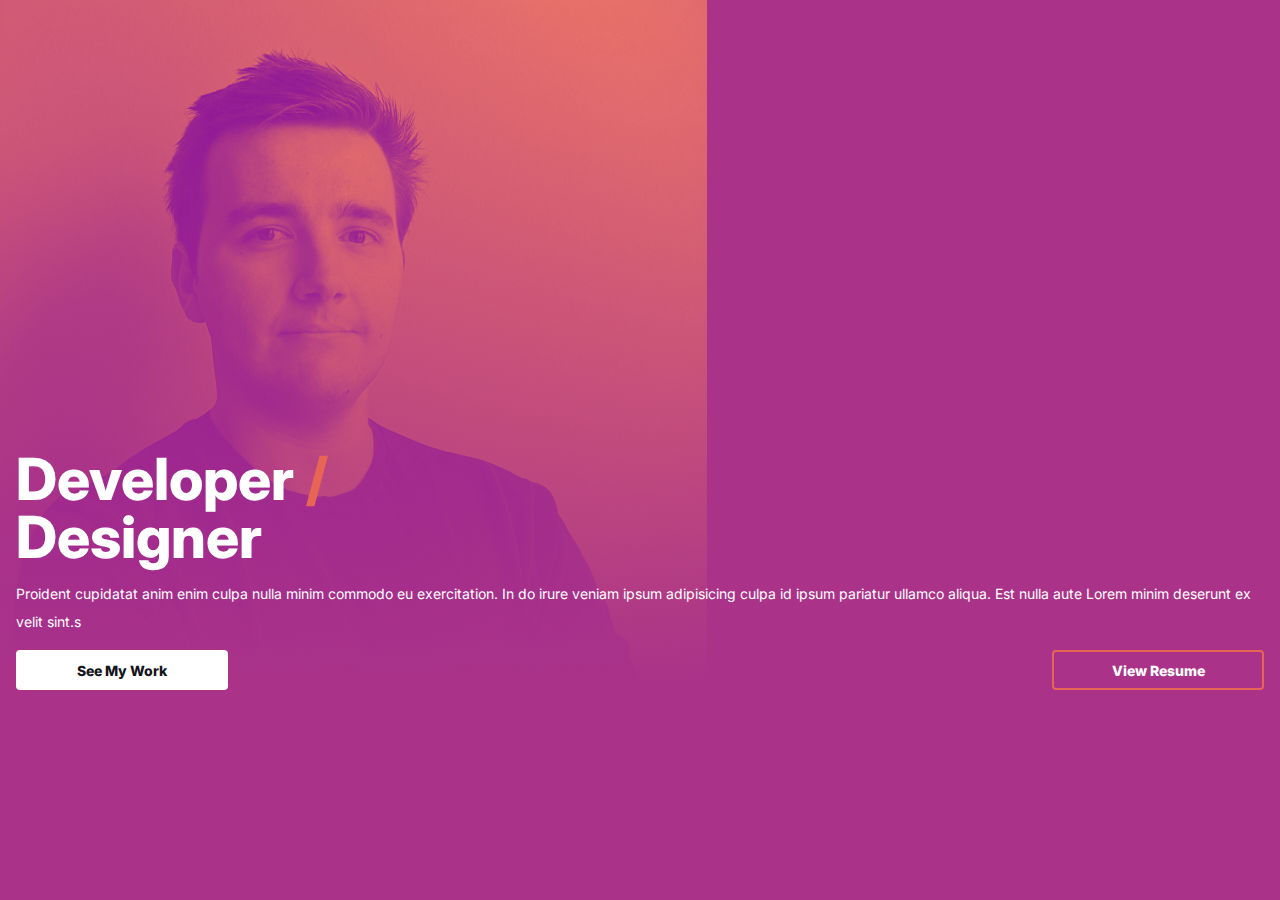
==== index-mobile.html @ ffeeed70 "Add placeholder mobile first landing page" ====
<!DOCTYPE html>
<html lang="en">
  <head>
    <meta charset="UTF-8" />
    <meta name="viewport" content="width=device-width, initial-scale=1.0" />
    <link
      href="https://fonts.googleapis.com/css2?family=Inter:wght@400;500;700;800&display=swap"
      rel="stylesheet"
    />
    <link rel="stylesheet" href="/new-style.css" />

    <title>Scott Grunerud's Portfolio</title>
  </head>
  <body>
    <section id="landing-page">
      <div class="grid-container">
        <div class="cta-image-section">
          <img id="cta-image-outline" src="img/color-outline.svg" />
          <div id="cta-image-outline"></div>
          <img class="cta-image" src="./img/landing-img.jpg" />
        </div>
        <div class="cta-content">
          <h1 id="cta-title">
            Developer <span>/</span><br />
            Designer
          </h1>
          <p>
            Proident cupidatat anim enim culpa nulla minim commodo eu
            exercitation. In do irure veniam ipsum adipisicing culpa id ipsum
            pariatur ullamco aliqua. Est nulla aute Lorem minim deserunt ex
            velit sint.s
          </p>
          <div class="btn-container">
            <button class="btn btn-primary">See My Work</button>
            <button class="btn btn-secondary">View Resume</button>
          </div>
        </div>
      </div>
    </section>
  </body>
</html>
---- new-style.css ----
/* Global */
@import url("https://fonts.googleapis.com/css2?family=Inter:wght@400;500;700;800&display=swap");

:root {
  /* Page Colors */
  --main-bg-color: #15151b;
  --landing-bg-color: #aa3389;
  --orange: #e76555;
  --white: #ffffff;

  /* Font Sizes */
  --mobile-h1: 58px;
  --body-text: 14px;
}

* {
  box-sizing: border-box;
}

body {
  background: var(--main-bg-color);
  color: var(--white);
  font-family: "Inter";
  margin: 0;
  padding: 0;
}

p {
  font-style: normal;
  font-weight: normal;
  font-size: var(--body-text);
  line-height: 28px;
}

.btn {
  width: 50%;
  font-family: "Inter";
  font-weight: 800;
  font-size: 14px;
  max-width: 212px;
  border-radius: 4px;
  padding: 8px 30px;
  border: none;
  height: 40px;
  transition: all 100ms ease-in;
}

.btn-primary {
  background: var(--white);
  color: var(--main-bg-color);
}

.btn-primary:hover {
  color: var(--orange);
  background-color: #fffffff5;
  cursor: pointer;
}

.btn-secondary {
  color: var(--white);
  border: 2px solid var(--orange);
  background-color: transparent;
}

.btn-secondary:hover {
  color: var(--orange);
  background-color: #fffffff5;
  cursor: pointer;
}

.btn-container {
  width: 100%;
  display: flex;
  justify-content: space-between;
}

.btn-container > button {
  width: 48%;
}

/* Landing Page ------------------------------------*/
#landing-page {
  background-image: linear-gradient(
      180deg,
      rgba(223, 105, 110, 0) 0%,
      rgba(170, 51, 137) 76%
    ),
    url("./img/landing-img.jpg");
  background-repeat: no-repeat;
  background-size: contain;
  display: flex;
  width: 100%;
  height: 100vh;
  background-color: var(--landing-bg-color);
  align-content: flex-end;
}

#cta-title {
  font-weight: 800;
  font-size: var(--mobile-h1);
  margin: 0;
  line-height: 100%;
}

#cta-title > span {
  color: var(--orange);
}

.sub-header {
  font-weight: 800;
  font-size: 48px;
}

.grid-container {
  display: grid;
  align-self: center;
  grid-template-columns: 1fr 1fr 1fr 1fr;
  grid-template-rows: 1fr 1fr;
  gap: 0px 16px;
  margin: 0 16px;
  grid-template-areas:
    " . . . ."
    "cta-content cta-content cta-content cta-content";
}

.cta-image-section {
  grid-area: cta-image-section;
  display: none;
  align-items: center;
  position: relative;
}

.cta-image {
  display: none;
  width: 80%;
  border-radius: 15px 25px;
}

#cta-image-outline {
  position: absolute;
  width: 80%;
  height: 80%;
  margin-top: 50px;
  margin-left: 30px;
  z-index: -1;
}

.cta-content {
  grid-area: cta-content;
}

/* @media (max-width: 768px) {
  #landing-page {
    background-color: red;
  }

  .grid-container {
    display: grid;
    align-self: center;
    grid-template-columns: 1fr 1fr 1fr 1fr;
    grid-template-rows: 1fr 1fr;
    gap: 0px 16px;
    margin: 0 16px;
    grid-template-areas:
      " . . . ."
      "cta-content cta-content cta-content cta-content";
  }
} */

@media (min-width: 1440px) {
  #cta-image-outline {
    display: none;
  }
  .cta-image {
    width: 100%;
    border-radius: 0;
  }

  .cta-image-section {
    display: flex;
  }
}
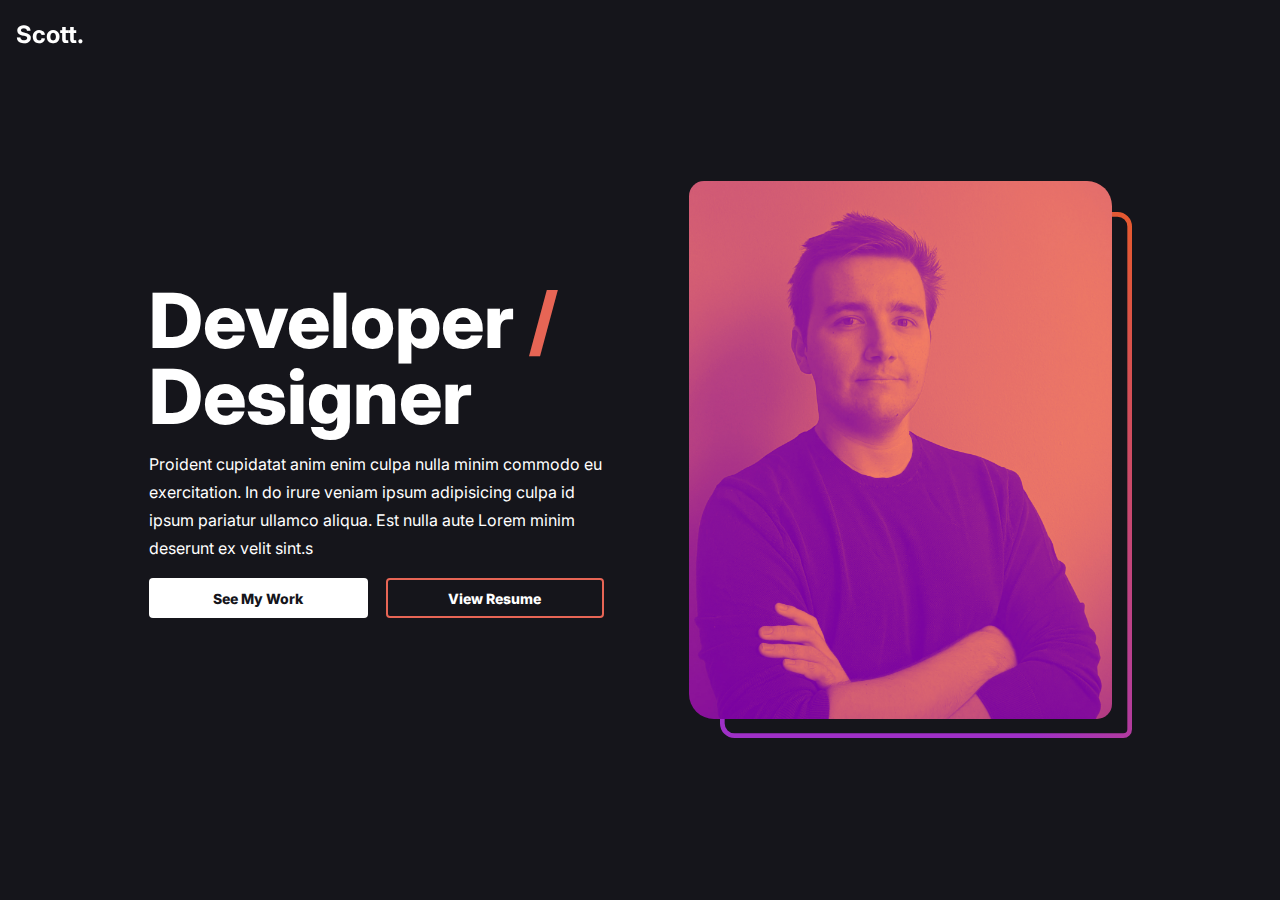
==== commit e03e344c: "Landing Page Complete" ====
--- a/index-mobile.html
+++ b/index-mobile.html
@@ -12,11 +12,14 @@
     <title>Scott Grunerud's Portfolio</title>
   </head>
   <body>
+    <nav>
+      <h2>Scott.</h2>
+      <div></div>
+    </nav>
     <section id="landing-page">
       <div class="grid-container">
         <div class="cta-image-section">
           <img id="cta-image-outline" src="img/color-outline.svg" />
-          <div id="cta-image-outline"></div>
           <img class="cta-image" src="./img/landing-img.jpg" />
         </div>
         <div class="cta-content">
--- a/new-style.css
+++ b/new-style.css
@@ -37,7 +37,7 @@
   font-family: "Inter";
   font-weight: 800;
   font-size: 14px;
-  max-width: 212px;
+  /* max-width: 212px; */
   border-radius: 4px;
   padding: 8px 30px;
   border: none;
@@ -76,6 +76,13 @@
 
 .btn-container > button {
   width: 48%;
+}
+
+nav {
+  padding: 0 16px;
+  background-color: transparent;
+  z-index: 9;
+  position: fixed;
 }
 
 /* Landing Page ------------------------------------*/
@@ -124,6 +131,7 @@
 }
 
 .cta-image-section {
+  margin-left: -5px;
   grid-area: cta-image-section;
   display: none;
   align-items: center;
@@ -132,51 +140,94 @@
 
 .cta-image {
   display: none;
-  width: 80%;
+  width: 82%;
   border-radius: 15px 25px;
+  z-index: 2;
 }
 
 #cta-image-outline {
   position: absolute;
   width: 80%;
-  height: 80%;
   margin-top: 50px;
-  margin-left: 30px;
-  z-index: -1;
+  margin-left: 50px;
 }
 
 .cta-content {
   grid-area: cta-content;
 }
 
-/* @media (max-width: 768px) {
+@media (min-width: 768px) {
+  :root {
+    --mobile-h1: 78px;
+    --body-text: 16px;
+  }
+
   #landing-page {
-    background-color: red;
+    background-image: none;
+    background-color: var(--main-bg-color);
+  }
+
+  .cta-image-section {
+    display: flex;
+    justify-content: center;
+  }
+
+  .cta-image {
+    display: block;
+  }
+
+  .cta-content {
+    padding: 0 28px;
   }
 
   .grid-container {
-    display: grid;
-    align-self: center;
-    grid-template-columns: 1fr 1fr 1fr 1fr;
-    grid-template-rows: 1fr 1fr;
-    gap: 0px 16px;
+    grid-template-columns: 1fr 1fr 1fr 1fr 1fr 1fr 1fr 1fr;
+    grid-template-rows: 0.3fr 0.3fr;
+    gap: 36px 24px;
     margin: 0 16px;
     grid-template-areas:
-      " . . . ."
-      "cta-content cta-content cta-content cta-content";
-  }
-} */
+      ". cta-image-section cta-image-section cta-image-section cta-image-section cta-image-section cta-image-section ."
+      ". cta-content cta-content cta-content cta-content cta-content cta-content .";
+  }
+}
+
+@media (min-width: 1280px) {
+  :root {
+    --mobile-h1: 76px;
+    --body-text: 16px;
+  }
+
+  .grid-container {
+    align-items: center;
+    max-height: 100vh;
+    grid-template-columns: 1fr 1fr 1fr 1fr 1fr 1fr 1fr 1fr 1fr 1fr 1fr 1fr;
+    grid-template-rows: 1fr;
+    gap: 0px 16px;
+    grid-template-rows: 1fr 1fr 1fr;
+    grid-template-areas:
+      ". . . . . . . . . . . ."
+      ". cta-content cta-content cta-content cta-content cta-content cta-image-section cta-image-section cta-image-section cta-image-section cta-image-section."
+      ". . . . . . . . . . . .";
+  }
+}
 
 @media (min-width: 1440px) {
   #cta-image-outline {
-    display: none;
-  }
-  .cta-image {
-    width: 100%;
-    border-radius: 0;
+    position: absolute;
+    margin: 0;
+    left: 50px;
+    top: 40px;
+    margin-left: 100px;
   }
 
   .cta-image-section {
     display: flex;
-  }
-}
+    justify-content: flex-end;
+  }
+
+  .grid-container {
+    width: 1440px;
+    max-width: 1440px;
+    margin: 0 auto;
+  }
+}
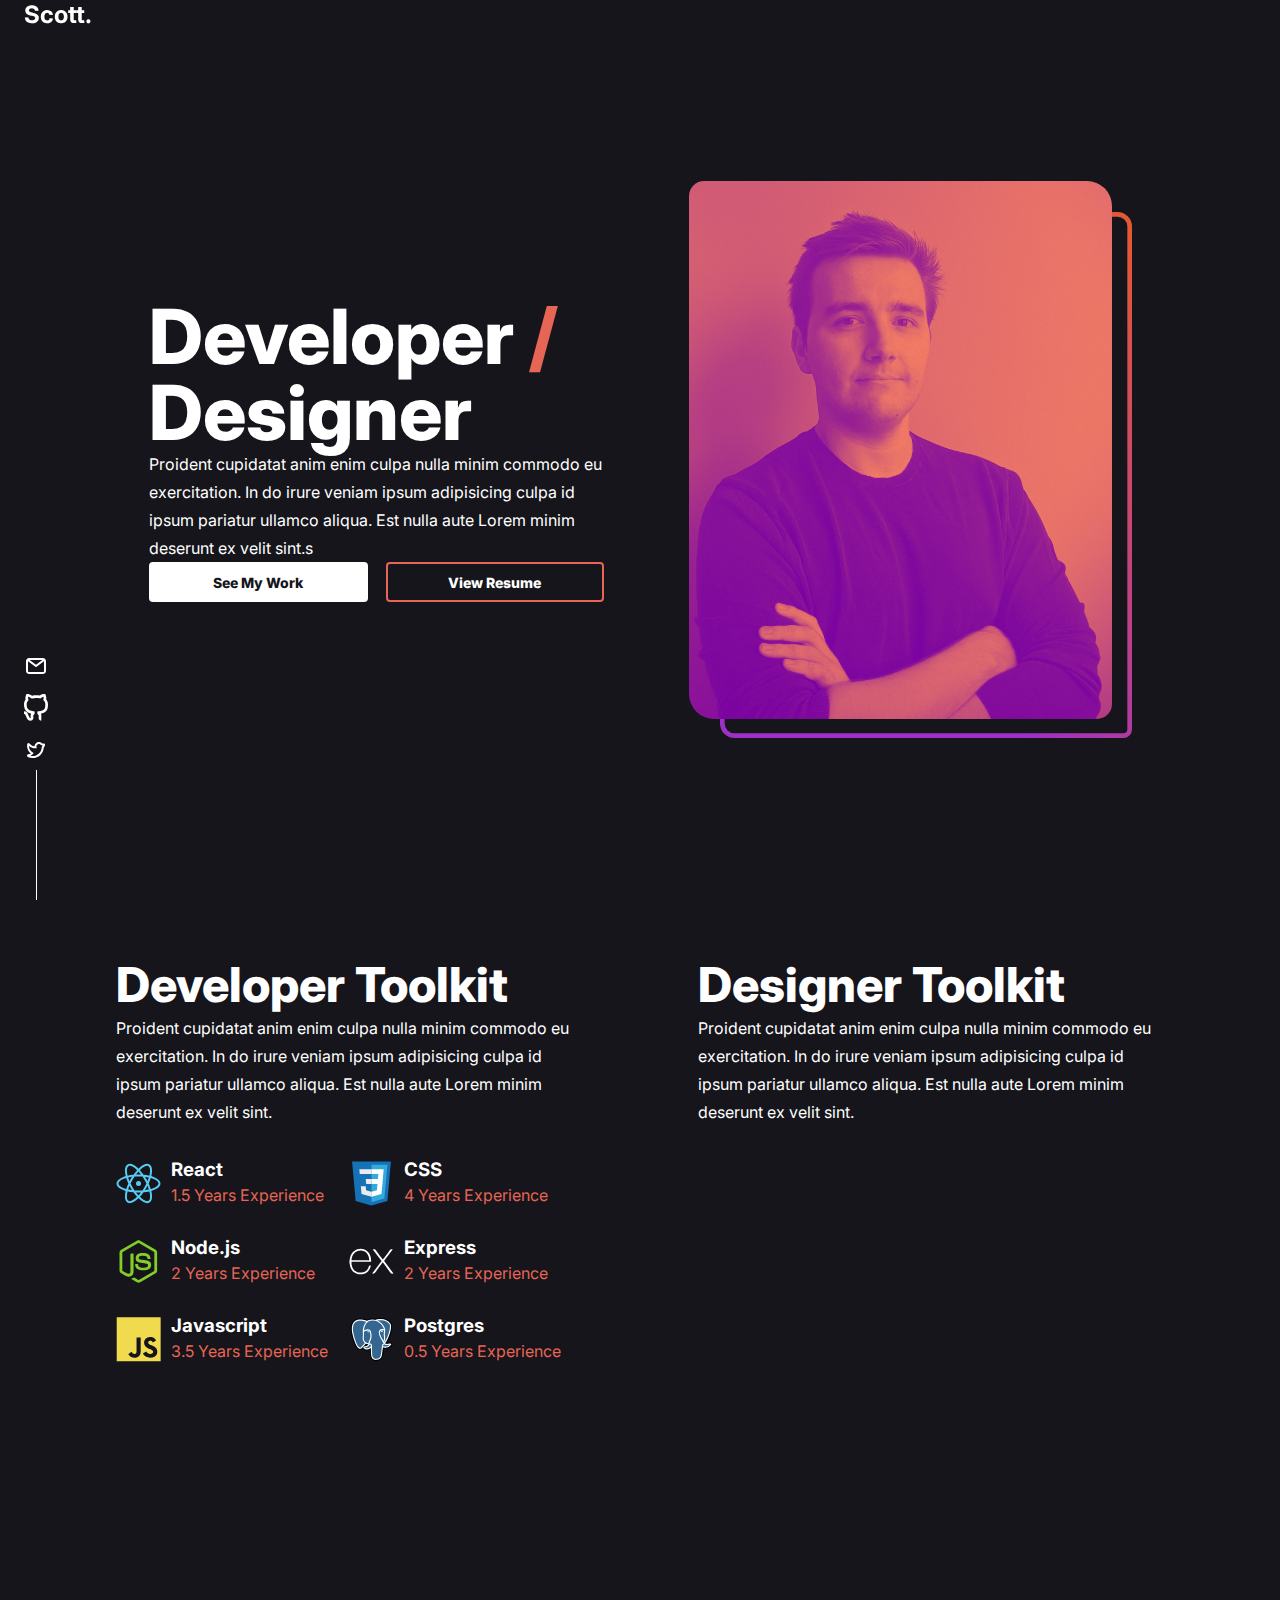
==== commit 29557e26: "Adding part of toolkit section" ====
--- a/index-mobile.html
+++ b/index-mobile.html
@@ -14,10 +14,19 @@
   <body>
     <nav>
       <h2>Scott.</h2>
-      <div></div>
     </nav>
+
+    <div id="socials-sidebar">
+      <div id="socials-icon-container">
+        <img src="./img/icons/email-icon.svg" />
+        <img src="./img/icons/github-icon.svg" />
+        <img src="./img/icons/twitter-icon.svg" />
+      </div>
+      <div id="vertical-bar"></div>
+    </div>
+
     <section id="landing-page">
-      <div class="grid-container">
+      <div class="landing-grid-container">
         <div class="cta-image-section">
           <img id="cta-image-outline" src="img/color-outline.svg" />
           <img class="cta-image" src="./img/landing-img.jpg" />
@@ -40,5 +49,80 @@
         </div>
       </div>
     </section>
+
+    <section id="developer-toolkit">
+      <div class="grid-container">
+        <div class="developer-toolkit">
+          <div class="dev-toolkit-content">
+            <h2 class="sub-header">Developer Toolkit</h2>
+            <p>
+              Proident cupidatat anim enim culpa nulla minim commodo eu
+              exercitation. In do irure veniam ipsum adipisicing culpa id ipsum
+              pariatur ullamco aliqua. Est nulla aute Lorem minim deserunt ex
+              velit sint.
+            </p>
+          </div>
+          <div class="toolkit-item react">
+            <img src="./img/icons/react-icon.svg" />
+            <div>
+              <h3>React</h3>
+              <p>1.5 Years Experience</p>
+            </div>
+          </div>
+          <div class="toolkit-item psql">
+            <img src="./img/icons/node-icon.svg" />
+            <div>
+              <h3>Node.js</h3>
+              <p>2 Years Experience</p>
+            </div>
+          </div>
+          <div class="toolkit-item javascript">
+            <img src="./img/icons/js-icon.svg" />
+            <div>
+              <h3>Javascript</h3>
+              <p>3.5 Years Experience</p>
+            </div>
+          </div>
+          <div class="toolkit-item node">
+            <img src="./img/icons/css-icon.svg" />
+            <div>
+              <h3>CSS</h3>
+              <p>4 Years Experience</p>
+            </div>
+          </div>
+          <div class="toolkit-item express">
+            <img src="./img/icons/express-icon.svg" />
+            <div>
+              <h3>Express</h3>
+              <p>2 Years Experience</p>
+            </div>
+          </div>
+          <div class="toolkit-item css">
+            <img src="./img/icons/psql-icon.svg" />
+            <div>
+              <h3>Postgres</h3>
+              <p>0.5 Years Experience</p>
+            </div>
+          </div>
+        </div>
+        <div class="designer-toolkit">
+          <div class="designer-toolkit-content">
+            <h2 class="sub-header">Designer Toolkit</h2>
+            <p>
+              Proident cupidatat anim enim culpa nulla minim commodo eu
+              exercitation. In do irure veniam ipsum adipisicing culpa id ipsum
+              pariatur ullamco aliqua. Est nulla aute Lorem minim deserunt ex
+              velit sint.
+            </p>
+          </div>
+          <div class="figma"></div>
+          <div class="sketch"></div>
+          <div class="marvel"></div>
+          <div class="zeplin"></div>
+          <div class="principle"></div>
+          <div class="adobe"></div>
+        </div>
+      </div>
+    </section>
   </body>
 </html>
--- a/new-style.css
+++ b/new-style.css
@@ -17,6 +17,13 @@
   box-sizing: border-box;
 }
 
+h1,
+h2,
+h3,
+p {
+  margin: 0;
+}
+
 body {
   background: var(--main-bg-color);
   color: var(--white);
@@ -30,6 +37,12 @@
   font-weight: normal;
   font-size: var(--body-text);
   line-height: 28px;
+}
+
+.sub-header {
+  font-weight: 800;
+  font-size: 48px;
+  margin: 0;
 }
 
 .btn {
@@ -83,6 +96,34 @@
   background-color: transparent;
   z-index: 9;
   position: fixed;
+}
+
+#socials-sidebar {
+  display: none;
+  position: fixed;
+  left: 24px;
+  bottom: 0;
+}
+
+#socials-icon-container {
+  display: flex;
+  flex-flow: column;
+}
+
+#socials-icon-container > img {
+  display: inline-block;
+  padding: 8px 0;
+  transition: all 200ms ease;
+}
+
+#socials-icon-container > img:hover {
+  transform: translateY(-5px);
+}
+
+#vertical-bar {
+  width: 1px;
+  background: white;
+  height: 130px;
 }
 
 /* Landing Page ------------------------------------*/
@@ -113,12 +154,7 @@
   color: var(--orange);
 }
 
-.sub-header {
-  font-weight: 800;
-  font-size: 48px;
-}
-
-.grid-container {
+.landing-grid-container {
   display: grid;
   align-self: center;
   grid-template-columns: 1fr 1fr 1fr 1fr;
@@ -156,12 +192,128 @@
   grid-area: cta-content;
 }
 
+/* Developer Toolkit -------------------------------------- */
+
+.grid-container {
+  display: grid;
+  grid-template-columns: repeat(11, 1fr);
+  grid-template-rows: 0.2fr 1fr 0.2fr;
+  gap: 0px 0px;
+  grid-template-areas:
+    ". . . . . . . . . . ."
+    ". developer-toolkit developer-toolkit developer-toolkit developer-toolkit . designer-toolkit designer-toolkit designer-toolkit designer-toolkit ."
+    ". . . . . . . . . . .";
+}
+
+.developer-toolkit {
+  display: grid;
+  grid-template-columns: repeat(4, 1fr);
+  grid-template-rows: 0.35fr 0fr 0.18fr 0fr;
+  gap: 0px 0px;
+  grid-template-areas:
+    "dev-toolkit-content dev-toolkit-content dev-toolkit-content dev-toolkit-content"
+    "react react node node"
+    "psql psql express express"
+    "javascript javascript css css";
+  grid-area: developer-toolkit;
+}
+
+.dev-toolkit-content {
+  grid-area: dev-toolkit-content;
+}
+
+.toolkit-item {
+  display: flex;
+  align-items: center;
+}
+
+.toolkit-item > div > p {
+  color: var(--orange);
+}
+
+.toolkit-item > img {
+  padding-right: 10px;
+}
+
+.react {
+  grid-area: react;
+}
+
+.psql {
+  grid-area: psql;
+}
+
+.javascript {
+  grid-area: javascript;
+}
+
+.node {
+  grid-area: node;
+}
+
+.express {
+  grid-area: express;
+}
+
+.css {
+  grid-area: css;
+}
+
+.designer-toolkit {
+  display: grid;
+  grid-template-columns: repeat(4, 1fr);
+  grid-template-rows: repeat(4, 1fr);
+  gap: 0px 0px;
+  grid-template-areas:
+    "designer-toolkit-content designer-toolkit-content designer-toolkit-content designer-toolkit-content"
+    "figma figma sketch sketch"
+    "marvel marvel zeplin zeplin"
+    "principle principle adobe adobe";
+  grid-area: designer-toolkit;
+}
+
+.designer-toolkit-content {
+  grid-area: designer-toolkit-content;
+}
+
+.figma {
+  grid-area: figma;
+}
+
+.sketch {
+  grid-area: sketch;
+}
+
+.marvel {
+  grid-area: marvel;
+}
+
+.zeplin {
+  grid-area: zeplin;
+}
+
+.principle {
+  grid-area: principle;
+}
+
+.adobe {
+  grid-area: adobe;
+}
+
+/* Media Queries -------------------------------------------- */
 @media (min-width: 768px) {
   :root {
     --mobile-h1: 78px;
     --body-text: 16px;
   }
 
+  #socials-sidebar {
+    display: flex;
+    flex-flow: column;
+    justify-content: center;
+    align-items: center;
+  }
+
   #landing-page {
     background-image: none;
     background-color: var(--main-bg-color);
@@ -180,7 +332,7 @@
     padding: 0 28px;
   }
 
-  .grid-container {
+  .landing-grid-container {
     grid-template-columns: 1fr 1fr 1fr 1fr 1fr 1fr 1fr 1fr;
     grid-template-rows: 0.3fr 0.3fr;
     gap: 36px 24px;
@@ -191,13 +343,13 @@
   }
 }
 
-@media (min-width: 1280px) {
+@media (min-width: 1080px) {
   :root {
     --mobile-h1: 76px;
     --body-text: 16px;
   }
 
-  .grid-container {
+  .landing-grid-container {
     align-items: center;
     max-height: 100vh;
     grid-template-columns: 1fr 1fr 1fr 1fr 1fr 1fr 1fr 1fr 1fr 1fr 1fr 1fr;
@@ -209,6 +361,10 @@
       ". cta-content cta-content cta-content cta-content cta-content cta-image-section cta-image-section cta-image-section cta-image-section cta-image-section."
       ". . . . . . . . . . . .";
   }
+
+  nav {
+    padding: 0 24px;
+  }
 }
 
 @media (min-width: 1440px) {
@@ -225,6 +381,12 @@
     justify-content: flex-end;
   }
 
+  .landing-grid-container {
+    width: 1440px;
+    max-width: 1440px;
+    margin: 0 auto;
+  }
+
   .grid-container {
     width: 1440px;
     max-width: 1440px;
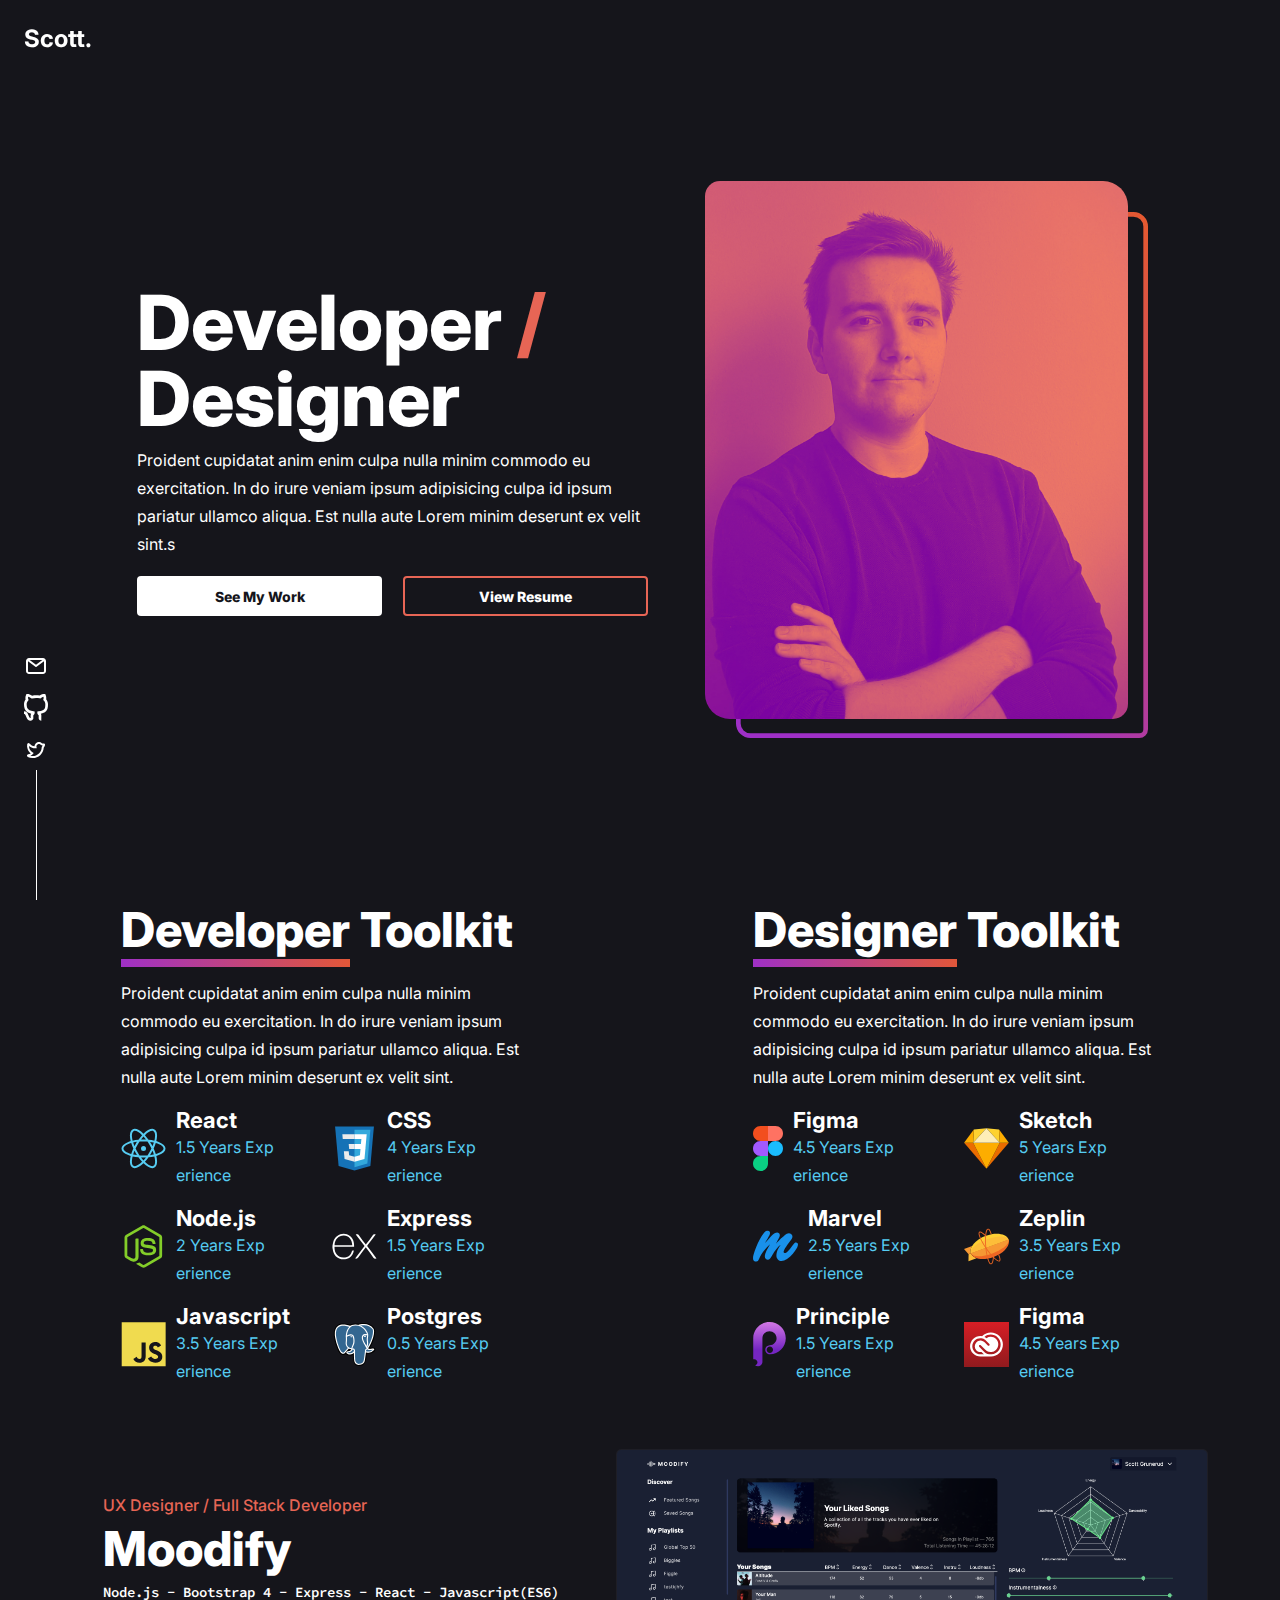
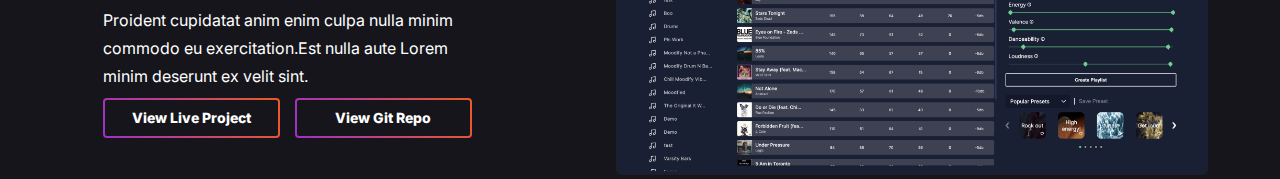
==== commit a7342cf8: "finished skeleton of site need to add headers" ====
--- a/index-mobile.html
+++ b/index-mobile.html
@@ -51,10 +51,12 @@
     </section>
 
     <section id="developer-toolkit">
-      <div class="grid-container">
+      <div class="developer-designer-toolkits">
         <div class="developer-toolkit">
           <div class="dev-toolkit-content">
-            <h2 class="sub-header">Developer Toolkit</h2>
+            <h2 class="sub-header">
+              <span class="border-gradient">Developer</span> Toolkit
+            </h2>
             <p>
               Proident cupidatat anim enim culpa nulla minim commodo eu
               exercitation. In do irure veniam ipsum adipisicing culpa id ipsum
@@ -62,52 +64,55 @@
               velit sint.
             </p>
           </div>
-          <div class="toolkit-item react">
+          <div class="react toolkit-item">
             <img src="./img/icons/react-icon.svg" />
             <div>
               <h3>React</h3>
-              <p>1.5 Years Experience</p>
+              <p>1.5 Years Exp<span class="long-version">erience</span></p>
             </div>
           </div>
-          <div class="toolkit-item psql">
+          <div class="css toolkit-item">
+            <img src="./img/icons/css-icon.svg" />
+            <div>
+              <h3>CSS</h3>
+              <p>4 Years Exp<span class="long-version">erience</span></p>
+            </div>
+          </div>
+          <div class="node toolkit-item">
             <img src="./img/icons/node-icon.svg" />
             <div>
               <h3>Node.js</h3>
-              <p>2 Years Experience</p>
+              <p>2 Years Exp<span class="long-version">erience</span></p>
             </div>
           </div>
-          <div class="toolkit-item javascript">
+          <div class="express toolkit-item">
+            <img src="./img/icons/express-icon.svg" />
+            <div>
+              <h3>Express</h3>
+              <p>1.5 Years Exp<span class="long-version">erience</span></p>
+            </div>
+          </div>
+          <div class="javascript toolkit-item">
             <img src="./img/icons/js-icon.svg" />
             <div>
               <h3>Javascript</h3>
-              <p>3.5 Years Experience</p>
+              <p>3.5 Years Exp<span class="long-version">erience</span></p>
             </div>
           </div>
-          <div class="toolkit-item node">
-            <img src="./img/icons/css-icon.svg" />
-            <div>
-              <h3>CSS</h3>
-              <p>4 Years Experience</p>
-            </div>
-          </div>
-          <div class="toolkit-item express">
-            <img src="./img/icons/express-icon.svg" />
-            <div>
-              <h3>Express</h3>
-              <p>2 Years Experience</p>
-            </div>
-          </div>
-          <div class="toolkit-item css">
+          <div class="postgres toolkit-item">
             <img src="./img/icons/psql-icon.svg" />
             <div>
               <h3>Postgres</h3>
-              <p>0.5 Years Experience</p>
+              <p>0.5 Years Exp<span class="long-version">erience</span></p>
             </div>
           </div>
         </div>
+
         <div class="designer-toolkit">
           <div class="designer-toolkit-content">
-            <h2 class="sub-header">Designer Toolkit</h2>
+            <h2 class="sub-header">
+              <span class="border-gradient">Designer</span> Toolkit
+            </h2>
             <p>
               Proident cupidatat anim enim culpa nulla minim commodo eu
               exercitation. In do irure veniam ipsum adipisicing culpa id ipsum
@@ -115,13 +120,78 @@
               velit sint.
             </p>
           </div>
-          <div class="figma"></div>
-          <div class="sketch"></div>
-          <div class="marvel"></div>
-          <div class="zeplin"></div>
-          <div class="principle"></div>
-          <div class="adobe"></div>
+          <div class="figma toolkit-item">
+            <img src="./img/icons/figma-icon.svg" />
+            <div>
+              <h3>Figma</h3>
+              <p>4.5 Years Exp<span class="long-version">erience</span></p>
+            </div>
+          </div>
+          <div class="sketch toolkit-item">
+            <img src="./img/icons/sketch-icon.svg" />
+            <div>
+              <h3>Sketch</h3>
+              <p>5 Years Exp<span class="long-version">erience</span></p>
+            </div>
+          </div>
+          <div class="marvel toolkit-item">
+            <img src="./img/icons/marvel-icon.svg" />
+            <div>
+              <h3>Marvel</h3>
+              <p>2.5 Years Exp<span class="long-version">erience</span></p>
+            </div>
+          </div>
+          <div class="zeplin toolkit-item">
+            <img src="./img/icons/zeplin-icon.svg" />
+            <div>
+              <h3>Zeplin</h3>
+              <p>3.5 Years Exp<span class="long-version">erience</span></p>
+            </div>
+          </div>
+          <div class="principle toolkit-item">
+            <img src="./img/icons/principle-icon.svg" />
+            <div>
+              <h3>Principle</h3>
+              <p>1.5 Years Exp<span class="long-version">erience</span></p>
+            </div>
+          </div>
+          <div class="adobe toolkit-item">
+            <img src="./img/icons/adobe-icon.svg" />
+            <div>
+              <h3>Figma</h3>
+              <p>4.5 Years Exp<span class="long-version">erience</span></p>
+            </div>
+          </div>
         </div>
+      </div>
+    </section>
+
+    <section id="my-work">
+      <div class="grid-container">
+        <div class="project-moodify">
+          <p class="my-role">UX Designer / Full Stack Developer</p>
+          <h3 class="project-title">Moodify</h3>
+          <p class="technologies-used">
+            Node.js - Bootstrap 4 - Express - React - Javascript(ES6)
+          </p>
+          <p class="project-desc">
+            Proident cupidatat anim enim culpa nulla minim commodo eu
+            exercitation.Est nulla aute Lorem minim deserunt ex velit sint.
+          </p>
+          <div class="btn-container project-btn-container">
+            <button class="btn btn-secondary gradient-btn">
+              View Live Project
+            </button>
+            <button class="btn btn-secondary gradient-btn">
+              View Git Repo
+            </button>
+          </div>
+        </div>
+        <div class="img-moodify">
+          <img class="project-img" src="./img/moodify-img.png" />
+        </div>
+        <div class="project-galileo"></div>
+        <div class="img-galileo"></div>
       </div>
     </section>
   </body>
--- a/new-style.css
+++ b/new-style.css
@@ -1,5 +1,5 @@
 /* Global */
-@import url("https://fonts.googleapis.com/css2?family=Inter:wght@400;500;700;800&display=swap");
+@import url("https://fonts.googleapis.com/css2?family=Inter:wght@400;500;700;800&family=Source+Code+Pro:wght@600&display=swap");
 
 :root {
   /* Page Colors */
@@ -7,10 +7,12 @@
   --landing-bg-color: #aa3389;
   --orange: #e76555;
   --white: #ffffff;
+  --blue: #56ccf2;
 
   /* Font Sizes */
   --mobile-h1: 58px;
   --body-text: 14px;
+  --sub-header: 34px;
 }
 
 * {
@@ -41,8 +43,22 @@
 
 .sub-header {
   font-weight: 800;
-  font-size: 48px;
+  font-size: var(--sub-header);
   margin: 0;
+
+  margin-bottom: 10px;
+  display: inline-block;
+}
+
+.border-gradient {
+  border-bottom: solid 6px;
+  border-image-slice: 1;
+  border-image-source: linear-gradient(
+    247.64deg,
+    #ea5c26 0%,
+    #9f30c7 100%,
+    #9f30c7 100%
+  );
 }
 
 .btn {
@@ -52,10 +68,10 @@
   font-size: 14px;
   /* max-width: 212px; */
   border-radius: 4px;
-  padding: 8px 30px;
+  padding: 8px 15px;
   border: none;
   height: 40px;
-  transition: all 100ms ease-in;
+  transition: all 150ms ease-in;
 }
 
 .btn-primary {
@@ -76,8 +92,7 @@
 }
 
 .btn-secondary:hover {
-  color: var(--orange);
-  background-color: #fffffff5;
+  color: var(--white);
   cursor: pointer;
 }
 
@@ -91,8 +106,40 @@
   width: 48%;
 }
 
+.gradient-btn {
+  position: relative;
+  box-sizing: border-box;
+  background: var(--main-bg-color);
+  background-clip: padding-box;
+  /* !importanté */
+  border: solid 2px transparent;
+  /* !importanté */
+}
+.gradient-btn:before {
+  content: "";
+  position: absolute;
+  top: 0;
+  right: 0;
+  bottom: 0;
+  left: 0;
+  z-index: -1;
+  margin: -2px;
+  /* !importanté */
+  border-radius: inherit;
+  /* !importanté */
+  background: linear-gradient(
+    247.64deg,
+    #ea5c26 0%,
+    #9f30c7 100%,
+    #9f30c7 100%
+  );
+}
+.gradient-btn:hover {
+  background: rgba(0, 0, 0, 0);
+}
+
 nav {
-  padding: 0 16px;
+  padding: 16px;
   background-color: transparent;
   z-index: 9;
   position: fixed;
@@ -124,6 +171,14 @@
   width: 1px;
   background: white;
   height: 130px;
+}
+
+.section-header {
+  font-family: Inter;
+  font-weight: 800;
+  font-size: 64px;
+  color: var(--white);
+  margin-bottom: 16px;
 }
 
 /* Landing Page ------------------------------------*/
@@ -150,6 +205,11 @@
   line-height: 100%;
 }
 
+.cta-content > p {
+  margin-top: 10px;
+  margin-bottom: 18px;
+}
+
 #cta-title > span {
   color: var(--orange);
 }
@@ -194,27 +254,32 @@
 
 /* Developer Toolkit -------------------------------------- */
 
-.grid-container {
+#developer-toolkit {
+  margin-top: 32px;
+  margin-bottom: 64px;
+}
+
+.developer-designer-toolkits {
+  margin: 0 16px;
   display: grid;
-  grid-template-columns: repeat(11, 1fr);
-  grid-template-rows: 0.2fr 1fr 0.2fr;
-  gap: 0px 0px;
+  grid-template-columns: 1fr 1fr 1fr 1fr;
+  grid-template-rows: 1fr 1fr;
+  gap: 0px 16px;
   grid-template-areas:
-    ". . . . . . . . . . ."
-    ". developer-toolkit developer-toolkit developer-toolkit developer-toolkit . designer-toolkit designer-toolkit designer-toolkit designer-toolkit ."
-    ". . . . . . . . . . .";
+    "developer-toolkit developer-toolkit developer-toolkit developer-toolkit"
+    "designer-toolkit designer-toolkit designer-toolkit designer-toolkit";
 }
 
 .developer-toolkit {
   display: grid;
-  grid-template-columns: repeat(4, 1fr);
-  grid-template-rows: 0.35fr 0fr 0.18fr 0fr;
-  gap: 0px 0px;
+  grid-template-columns: 1fr 1fr 1fr 1fr;
+  grid-template-rows: auto auto auto auto;
+  gap: 16px 16px;
   grid-template-areas:
     "dev-toolkit-content dev-toolkit-content dev-toolkit-content dev-toolkit-content"
-    "react react node node"
-    "psql psql express express"
-    "javascript javascript css css";
+    "react react css css"
+    "node node express express"
+    "javascript javascript postgres postgres";
   grid-area: developer-toolkit;
 }
 
@@ -222,48 +287,36 @@
   grid-area: dev-toolkit-content;
 }
 
-.toolkit-item {
-  display: flex;
-  align-items: center;
-}
-
-.toolkit-item > div > p {
-  color: var(--orange);
-}
-
-.toolkit-item > img {
-  padding-right: 10px;
-}
-
 .react {
   grid-area: react;
 }
 
-.psql {
-  grid-area: psql;
+.css {
+  grid-area: css;
+}
+
+.node {
+  grid-area: node;
+}
+
+.express {
+  grid-area: express;
 }
 
 .javascript {
   grid-area: javascript;
 }
 
-.node {
-  grid-area: node;
-}
-
-.express {
-  grid-area: express;
-}
-
-.css {
-  grid-area: css;
+.postgres {
+  grid-area: postgres;
 }
 
 .designer-toolkit {
+  margin-top: 32px;
   display: grid;
-  grid-template-columns: repeat(4, 1fr);
-  grid-template-rows: repeat(4, 1fr);
-  gap: 0px 0px;
+  grid-template-columns: 1fr 1fr 1fr 1fr;
+  grid-template-rows: auto auto auto auto;
+  gap: 16px 16px;
   grid-template-areas:
     "designer-toolkit-content designer-toolkit-content designer-toolkit-content designer-toolkit-content"
     "figma figma sketch sketch"
@@ -300,10 +353,93 @@
   grid-area: adobe;
 }
 
+.toolkit-item {
+  display: flex;
+  align-items: center;
+}
+
+.toolkit-item > div > p {
+  color: var(--blue);
+}
+
+.toolkit-item > img {
+  padding-right: 10px;
+  height: 45px;
+  max-width: 55px;
+}
+
+.long-version {
+  display: none;
+}
+
+/* My Work Section ------------------------------------------- */
+#my-work {
+  margin: 0 16px;
+  margin-top: 32px;
+}
+.grid-container {
+  display: grid;
+  grid-template-columns: 1fr 1fr 1fr 1fr;
+  grid-template-rows: auto auto auto auto auto;
+  gap: 0px 15px;
+  grid-template-areas:
+    "project-moodify project-moodify project-moodify project-moodify"
+    "img-moodify img-moodify img-moodify img-moodify"
+    "project-galileo project-galileo project-galileo project-galileo"
+    "img-galileo img-galileo img-galileo img-galileo"
+    ". . . .";
+}
+
+.project-moodify {
+  grid-area: project-moodify;
+}
+
+.img-moodify {
+  grid-area: img-moodify;
+}
+
+.project-galileo {
+  grid-area: project-galileo;
+}
+
+.img-galileo {
+  grid-area: img-galileo;
+}
+
+.my-role {
+  font-weight: 500;
+  font-size: 16px;
+  color: var(--orange);
+}
+
+.technologies-used {
+  font-family: Source Code Pro;
+  font-style: normal;
+  font-weight: 600;
+  font-size: 14px;
+  display: none;
+}
+
+.project-desc {
+  padding-bottom: 8px;
+}
+
+.project-title {
+  font-weight: 800;
+  font-size: var(--sub-header);
+  margin: 0;
+  display: inline-block;
+}
+
+.project-img {
+  width: 100%;
+}
+
 /* Media Queries -------------------------------------------- */
 @media (min-width: 768px) {
   :root {
     --mobile-h1: 78px;
+    -sub-header: 34px;
     --body-text: 16px;
   }
 
@@ -317,6 +453,7 @@
   #landing-page {
     background-image: none;
     background-color: var(--main-bg-color);
+    margin: 0 16px;
   }
 
   .cta-image-section {
@@ -328,18 +465,73 @@
     display: block;
   }
 
-  .cta-content {
-    padding: 0 28px;
-  }
-
   .landing-grid-container {
-    grid-template-columns: 1fr 1fr 1fr 1fr 1fr 1fr 1fr 1fr;
+    grid-template-columns: repeat(8, 1fr);
     grid-template-rows: 0.3fr 0.3fr;
     gap: 36px 24px;
-    margin: 0 16px;
     grid-template-areas:
       ". cta-image-section cta-image-section cta-image-section cta-image-section cta-image-section cta-image-section ."
       ". cta-content cta-content cta-content cta-content cta-content cta-content .";
+  }
+
+  .designer-toolkit {
+    margin-top: 32px;
+    display: grid;
+    grid-template-columns: 1fr 1fr 1fr 1fr;
+    grid-template-rows: 1fr auto auto auto;
+    gap: 16px 16px;
+    grid-template-areas:
+      "designer-toolkit-content designer-toolkit-content designer-toolkit-content designer-toolkit-content"
+      "figma figma sketch sketch"
+      "marvel marvel zeplin zeplin"
+      "principle principle adobe adobe";
+    grid-area: designer-toolkit;
+  }
+
+  .developer-designer-toolkits {
+    display: grid;
+    grid-template-columns: repeat(8, 1fr);
+    grid-template-rows: 1fr 1fr;
+    gap: 0px 16px;
+    grid-template-areas:
+      ". developer-toolkit developer-toolkit developer-toolkit developer-toolkit developer-toolkit developer-toolkit ."
+      ". designer-toolkit designer-toolkit designer-toolkit designer-toolkit designer-toolkit designer-toolkit .";
+  }
+
+  .toolkit-item > div > h3 {
+    font-size: 22px;
+  }
+
+  .sub-header {
+    margin-bottom: 20px;
+  }
+
+  .border-gradient {
+    border-bottom: solid 8px;
+  }
+
+  .long-version {
+    display: inline-block;
+  }
+
+  .grid-container {
+    display: grid;
+    grid-template-columns: 1fr 1fr 1fr 1fr 1fr 1fr 1fr 1fr;
+    grid-template-rows: auto auto;
+    gap: 0px 15px;
+    grid-template-areas:
+      ". project-moodify project-moodify project-moodify project-moodify project-moodify project-moodify"
+      ". img-moodify img-moodify img-moodify img-moodify img-moodify img-moodify";
+  }
+
+  .project-moodify {
+    margin-bottom: 32px;
+  }
+
+  .section-header {
+    font-size: 64px;
+    margin-left: 16px;
+    margin-bottom: 32px;
   }
 }
 
@@ -347,6 +539,7 @@
   :root {
     --mobile-h1: 76px;
     --body-text: 16px;
+    --sub-header: 48px;
   }
 
   .landing-grid-container {
@@ -355,7 +548,6 @@
     grid-template-columns: 1fr 1fr 1fr 1fr 1fr 1fr 1fr 1fr 1fr 1fr 1fr 1fr;
     grid-template-rows: 1fr;
     gap: 0px 16px;
-    grid-template-rows: 1fr 1fr 1fr;
     grid-template-areas:
       ". . . . . . . . . . . ."
       ". cta-content cta-content cta-content cta-content cta-content cta-image-section cta-image-section cta-image-section cta-image-section cta-image-section."
@@ -363,7 +555,62 @@
   }
 
   nav {
-    padding: 0 24px;
+    padding: 24px;
+  }
+
+  .developer-designer-toolkits {
+    display: grid;
+    grid-template-columns: repeat(12, 1fr);
+    grid-template-rows: auto;
+    gap: 0px 16px;
+    grid-template-areas: ". developer-toolkit developer-toolkit developer-toolkit developer-toolkit . . designer-toolkit designer-toolkit designer-toolkit designer-toolkit .";
+  }
+
+  .designer-toolkit {
+    margin: 0;
+  }
+
+  #developer-toolkit {
+    max-width: 1440px;
+    margin: 0 auto;
+    margin-bottom: 64px;
+  }
+
+  #my-work {
+    max-width: 1440px;
+    margin: 0 auto;
+  }
+
+  .grid-container {
+    align-items: center;
+
+    display: grid;
+    grid-template-columns: 1fr 1fr 1fr 1fr 1fr 1fr 1fr 1fr 1fr 1fr 1fr 1fr;
+    grid-template-rows: auto;
+    gap: 0px 24px;
+    grid-template-areas: ". project-moodify project-moodify project-moodify project-moodify project-moodify  img-moodify img-moodify img-moodify img-moodify img-moodify img-moodify .";
+  }
+
+  .project-moodify {
+    margin-bottom: 0;
+  }
+
+  .technologies-used {
+    display: block;
+  }
+
+  .project-desc {
+    margin-right: 120px;
+  }
+
+  .project-btn-container {
+    padding-right: 120px;
+  }
+
+  .section-header {
+    font-size: 64px;
+    margin-left: 5rem;
+    margin-bottom: 32px;
   }
 }
 
@@ -381,15 +628,23 @@
     justify-content: flex-end;
   }
 
-  .landing-grid-container {
+  #landing-page {
     width: 1440px;
     max-width: 1440px;
     margin: 0 auto;
   }
 
-  .grid-container {
+  .developer-designer-toolkits {
     width: 1440px;
     max-width: 1440px;
     margin: 0 auto;
   }
-}
+
+  .developer-toolkit {
+    padding: 0;
+  }
+
+  .designer-toolkit {
+    padding: 0;
+  }
+}
